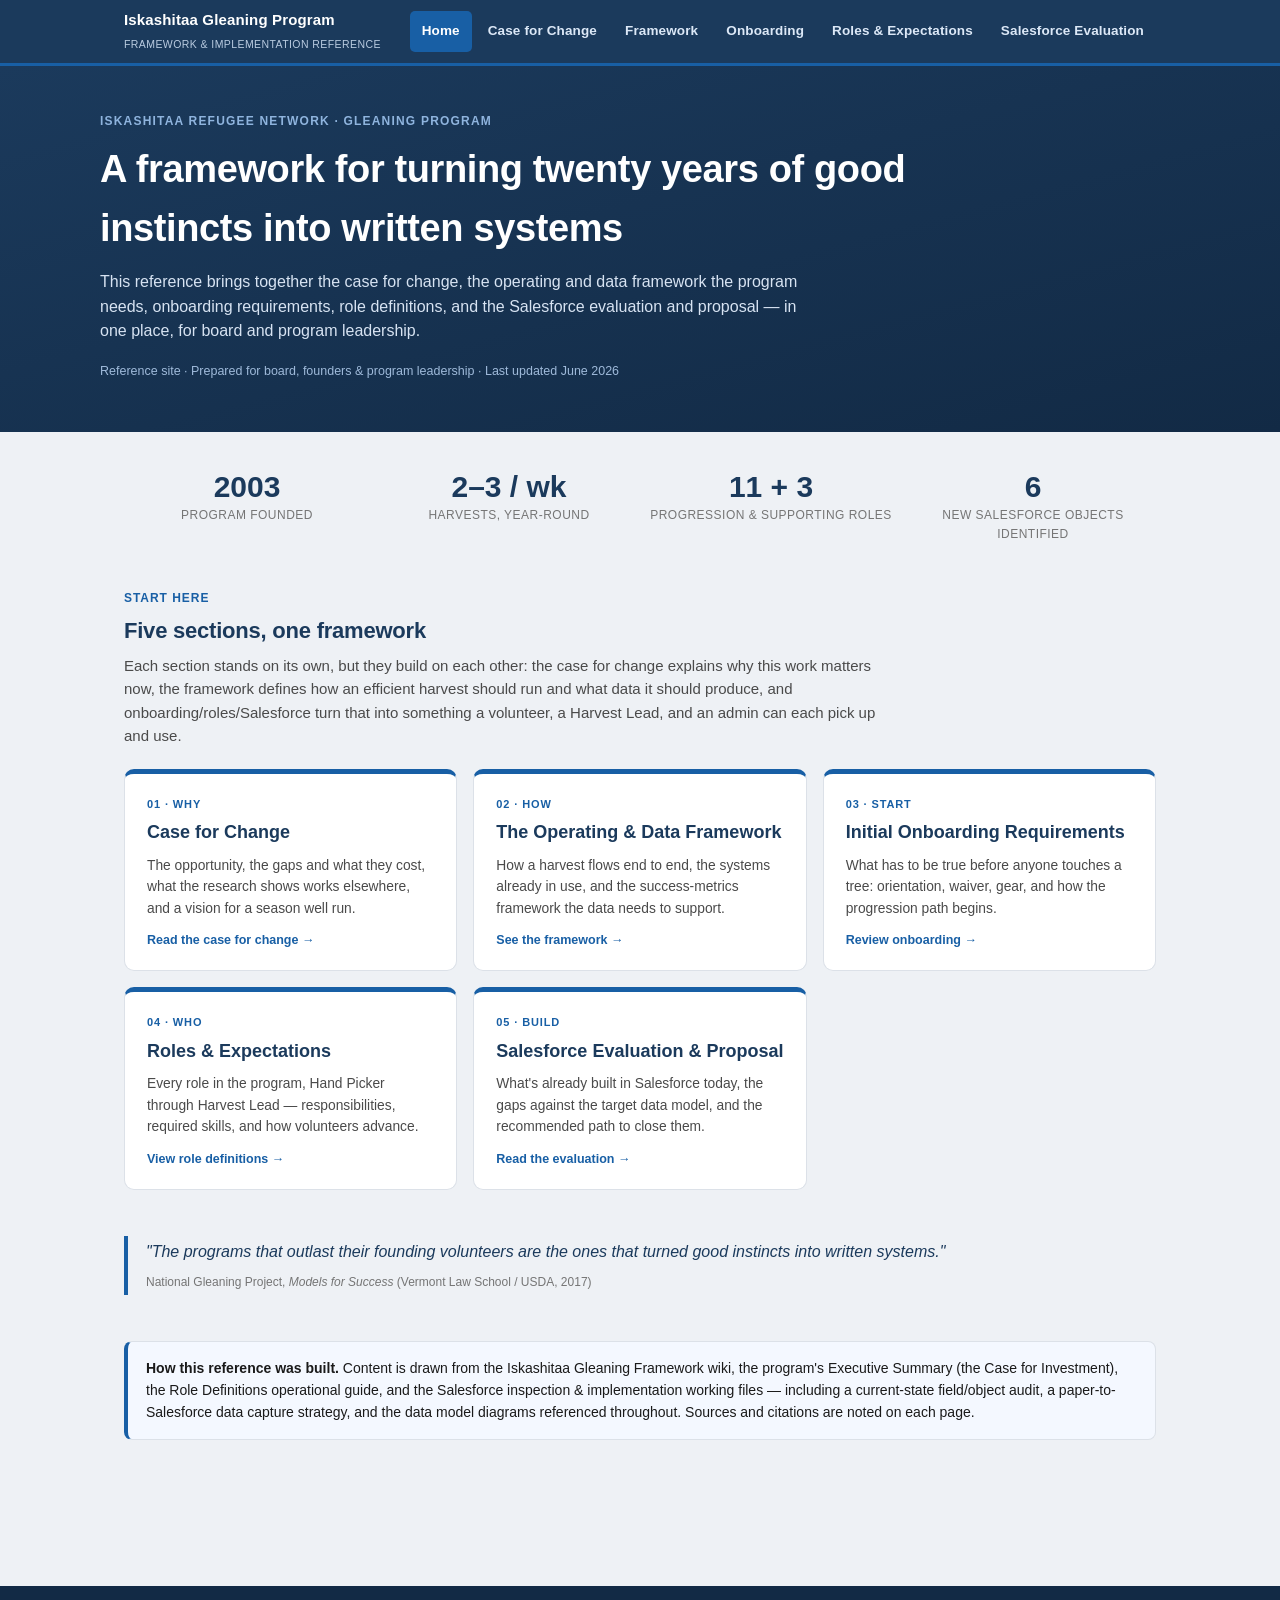
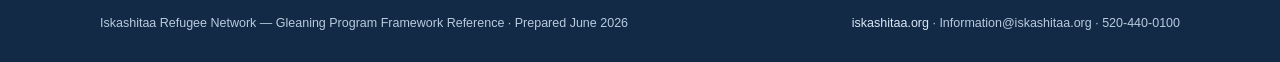
==== index.html @ 325ff80a "creating recommendation wiki" ====
<!DOCTYPE html>
<html lang="en">
<head>
<meta charset="UTF-8">
<meta name="viewport" content="width=device-width, initial-scale=1">
<title>Iskashitaa Gleaning Program — Framework &amp; Implementation Reference</title>
<meta name="description" content="The case for change, operating framework, onboarding requirements, role definitions, and Salesforce implementation plan for Iskashitaa's gleaning program.">
<link rel="stylesheet" href="assets/style.css">
</head>
<body>
<a href="#main" class="skip-link">Skip to content</a>

<nav class="site-nav">
  <div class="site-nav-inner">
    <div class="brand"><a href="index.html">Iskashitaa Gleaning Program<br><small>Framework &amp; Implementation Reference</small></a></div>
    <input type="checkbox" id="nav-toggle" class="nav-toggle">
    <label for="nav-toggle" class="nav-toggle-label">&#9776;</label>
    <div class="nav-links">
      <a href="index.html" class="active">Home</a>
      <a href="case-for-change.html">Case for Change</a>
      <a href="framework.html">Framework</a>
      <a href="onboarding.html">Onboarding</a>
      <a href="roles.html">Roles &amp; Expectations</a>
      <a href="salesforce.html">Salesforce Evaluation</a>
    </div>
  </div>
</nav>

<header class="hero">
  <div class="hero-inner">
    <p class="hero-eyebrow">Iskashitaa Refugee Network · Gleaning Program</p>
    <h1>A framework for turning twenty years of good instincts into written systems</h1>
    <p class="lede">This reference brings together the case for change, the operating and data framework the program needs, onboarding requirements, role definitions, and the Salesforce evaluation and proposal — in one place, for board and program leadership.</p>
    <p class="hero-meta">Reference site · Prepared for board, founders &amp; program leadership · Last updated June 2026</p>
  </div>
</header>

<main id="main" class="container">

  <section>
    <div class="grid grid-4">
      <div class="stat"><div class="num">2003</div><div class="label">Program founded</div></div>
      <div class="stat"><div class="num">2–3 / wk</div><div class="label">Harvests, year-round</div></div>
      <div class="stat"><div class="num">11 + 3</div><div class="label">Progression &amp; supporting roles</div></div>
      <div class="stat"><div class="num">6</div><div class="label">New Salesforce objects identified</div></div>
    </div>
  </section>

  <section>
    <p class="section-kicker">Start here</p>
    <h2 class="section-title">Five sections, one framework</h2>
    <p class="section-intro">Each section stands on its own, but they build on each other: the case for change explains why this work matters now, the framework defines how an efficient harvest should run and what data it should produce, and onboarding/roles/Salesforce turn that into something a volunteer, a Harvest Lead, and an admin can each pick up and use.</p>

    <div class="grid grid-3">
      <a class="nav-card c-red" href="case-for-change.html">
        <div class="num">01 · Why</div>
        <h3>Case for Change</h3>
        <p>The opportunity, the gaps and what they cost, what the research shows works elsewhere, and a vision for a season well run.</p>
        <div class="go">Read the case for change &rarr;</div>
      </a>
      <a class="nav-card" href="framework.html">
        <div class="num">02 · How</div>
        <h3>The Operating &amp; Data Framework</h3>
        <p>How a harvest flows end to end, the systems already in use, and the success-metrics framework the data needs to support.</p>
        <div class="go">See the framework &rarr;</div>
      </a>
      <a class="nav-card c-green" href="onboarding.html">
        <div class="num">03 · Start</div>
        <h3>Initial Onboarding Requirements</h3>
        <p>What has to be true before anyone touches a tree: orientation, waiver, gear, and how the progression path begins.</p>
        <div class="go">Review onboarding &rarr;</div>
      </a>
      <a class="nav-card" href="roles.html">
        <div class="num">04 · Who</div>
        <h3>Roles &amp; Expectations</h3>
        <p>Every role in the program, Hand Picker through Harvest Lead — responsibilities, required skills, and how volunteers advance.</p>
        <div class="go">View role definitions &rarr;</div>
      </a>
      <a class="nav-card c-amber" href="salesforce.html">
        <div class="num">05 · Build</div>
        <h3>Salesforce Evaluation &amp; Proposal</h3>
        <p>What's already built in Salesforce today, the gaps against the target data model, and the recommended path to close them.</p>
        <div class="go">Read the evaluation &rarr;</div>
      </a>
    </div>
  </section>

  <section>
    <blockquote class="pull">
      "The programs that outlast their founding volunteers are the ones that turned good instincts into written systems."
      <cite>National Gleaning Project, <em>Models for Success</em> (Vermont Law School / USDA, 2017)</cite>
    </blockquote>
  </section>

  <section>
    <div class="callout">
      <p><strong>How this reference was built.</strong> Content is drawn from the Iskashitaa Gleaning Framework wiki, the program's Executive Summary (the Case for Investment), the Role Definitions operational guide, and the Salesforce inspection &amp; implementation working files — including a current-state field/object audit, a paper-to-Salesforce data capture strategy, and the data model diagrams referenced throughout. Sources and citations are noted on each page.</p>
    </div>
  </section>

</main>

<footer class="site-footer">
  <div class="site-footer-inner">
    <div>Iskashitaa Refugee Network — Gleaning Program Framework Reference · Prepared June 2026</div>
    <div><a href="https://iskashitaa.org">iskashitaa.org</a> · Information@iskashitaa.org · 520-440-0100</div>
  </div>
</footer>

</body>
</html>
---- assets/style.css ----
/* ===========================================================
   Iskashitaa Gleaning Program — Framework Reference Site
   Shared stylesheet. Palette matches the existing
   Iskashitaa_Gleaning_Role_Reference.html quick-reference card.
   =========================================================== */

:root {
  --navy:      #1B3A5C;
  --navy-deep: #122A45;
  --blue:      #185FA5;
  --red:       #A32D2D;
  --amber:     #854F0B;
  --green:     #2E6B14;

  --bg-blue:   #F4F8FF;
  --bg-red:    #FFF5F5;
  --bg-amber:  #FFFBF4;
  --bg-green:  #F4FBF0;
  --bg-navy:   #F2F5FA;

  --badge-blue:  #E0EDFF;
  --badge-red:   #FDEDED;
  --badge-amber: #FEF3E2;
  --badge-green: #E5F5DC;

  --ink:    #1A1A1A;
  --ink-60: #4A4A4A;
  --ink-40: #757575;
  --line:   #DCE1E8;
  --paper:  #FFFFFF;
  --page-bg:#EEF1F5;

  --max: 1080px;
}

* { box-sizing: border-box; }

html { scroll-behavior: smooth; }

body {
  margin: 0;
  font-family: 'Helvetica Neue', Helvetica, Arial, sans-serif;
  color: var(--ink);
  background: var(--page-bg);
  line-height: 1.55;
  -webkit-font-smoothing: antialiased;
}

a { color: var(--blue); text-decoration: none; }
a:hover { text-decoration: underline; }

img { max-width: 100%; display: block; }

/* ——— SKIP LINK ——— */
.skip-link {
  position: absolute; left: -999px; top: auto;
}
.skip-link:focus {
  left: 8px; top: 8px; background: white; padding: 8px 12px;
  border-radius: 4px; z-index: 999;
}

/* ——— TOP NAV ——— */
.site-nav {
  background: var(--navy);
  border-bottom: 3px solid var(--blue);
  position: sticky;
  top: 0;
  z-index: 50;
}
.site-nav-inner {
  max-width: var(--max);
  margin: 0 auto;
  padding: 0 24px;
  display: flex;
  align-items: center;
  justify-content: space-between;
  min-height: 62px;
}
.brand {
  color: #fff;
  font-weight: 800;
  font-size: 15px;
  letter-spacing: 0.01em;
  display: flex;
  flex-direction: column;
  gap: 1px;
  padding: 8px 0;
}
.brand small {
  font-weight: 500;
  font-size: 10.5px;
  color: #B9CBE0;
  letter-spacing: 0.04em;
  text-transform: uppercase;
}
.brand a { color: #fff; text-decoration: none; }

.nav-toggle {
  display: none;
}
.nav-toggle-label {
  display: none;
  color: #fff;
  font-size: 22px;
  cursor: pointer;
  line-height: 1;
  padding: 6px 4px;
}

.nav-links {
  display: flex;
  gap: 4px;
  flex-wrap: wrap;
}
.nav-links a {
  color: #DCE8F7;
  text-decoration: none;
  font-size: 13.5px;
  font-weight: 600;
  padding: 10px 12px;
  border-radius: 5px;
  letter-spacing: 0.01em;
  white-space: nowrap;
}
.nav-links a:hover {
  background: rgba(255,255,255,0.08);
  color: #fff;
}
.nav-links a.active {
  background: var(--blue);
  color: #fff;
}

@media (max-width: 880px) {
  .nav-toggle-label { display: block; }
  .nav-links {
    display: none;
    width: 100%;
    flex-direction: column;
    gap: 0;
    padding-bottom: 10px;
  }
  .nav-toggle:checked ~ .nav-links { display: flex; }
  .site-nav-inner { flex-wrap: wrap; }
  .nav-links a { padding: 12px 6px; border-bottom: 1px solid rgba(255,255,255,0.08); border-radius: 0; }
}

/* ——— HERO ——— */
.hero {
  background: linear-gradient(165deg, var(--navy) 0%, var(--navy-deep) 100%);
  color: #fff;
  padding: 46px 24px 38px;
}
.hero-inner { max-width: var(--max); margin: 0 auto; }
.hero-eyebrow {
  font-size: 12px;
  font-weight: 700;
  letter-spacing: 0.1em;
  text-transform: uppercase;
  color: #8FB4DE;
  margin: 0 0 10px;
}
.hero h1 {
  font-size: clamp(26px, 4vw, 38px);
  margin: 0 0 12px;
  font-weight: 800;
  letter-spacing: -0.01em;
  max-width: 820px;
}
.hero p.lede {
  font-size: 16px;
  color: #D7E3F2;
  max-width: 700px;
  margin: 0;
}
.hero-meta {
  margin-top: 18px;
  font-size: 12.5px;
  color: #9FBADA;
}

/* ——— LAYOUT ——— */
.container {
  max-width: var(--max);
  margin: 0 auto;
  padding: 40px 24px 70px;
}
.container.narrow { max-width: 820px; }

section + section { margin-top: 46px; }

h2.section-title {
  font-size: 22px;
  font-weight: 800;
  color: var(--navy);
  margin: 0 0 6px;
  letter-spacing: -0.01em;
}
.section-kicker {
  font-size: 12px;
  font-weight: 700;
  letter-spacing: 0.08em;
  text-transform: uppercase;
  color: var(--blue);
  margin: 0 0 6px;
}
p.section-intro {
  color: var(--ink-60);
  max-width: 760px;
  margin: 0 0 22px;
  font-size: 15px;
}
h3.sub-title {
  font-size: 16.5px;
  font-weight: 700;
  color: var(--navy);
  margin: 26px 0 8px;
}

hr.div {
  border: none;
  border-top: 1px solid var(--line);
  margin: 40px 0;
}

/* ——— CARDS / GRID ——— */
.grid {
  display: grid;
  gap: 16px;
}
.grid-2 { grid-template-columns: repeat(2, 1fr); }
.grid-3 { grid-template-columns: repeat(3, 1fr); }
.grid-4 { grid-template-columns: repeat(4, 1fr); }
@media (max-width: 880px) {
  .grid-2, .grid-3, .grid-4 { grid-template-columns: 1fr; }
}
@media (min-width: 881px) and (max-width: 1040px) {
  .grid-4 { grid-template-columns: repeat(2, 1fr); }
}

.card {
  background: var(--paper);
  border: 1px solid var(--line);
  border-top: 4px solid var(--blue);
  border-radius: 8px;
  padding: 18px 20px;
}
.card.c-navy  { border-top-color: var(--navy); }
.card.c-red   { border-top-color: var(--red); }
.card.c-amber { border-top-color: var(--amber); }
.card.c-green { border-top-color: var(--green); }

.card h4 {
  margin: 0 0 6px;
  font-size: 15px;
  font-weight: 700;
  color: var(--ink);
}
.card p { margin: 0; font-size: 13.8px; color: var(--ink-60); }

/* Nav cards on the homepage */
.nav-card {
  display: block;
  background: var(--paper);
  border: 1px solid var(--line);
  border-radius: 10px;
  padding: 22px 22px 20px;
  text-decoration: none;
  color: var(--ink);
  transition: box-shadow 0.15s ease, transform 0.15s ease;
  position: relative;
  border-top: 5px solid var(--blue);
}
.nav-card:hover {
  box-shadow: 0 6px 20px rgba(27,58,92,0.12);
  transform: translateY(-2px);
}
.nav-card .num {
  font-size: 11px;
  font-weight: 800;
  color: var(--blue);
  letter-spacing: 0.08em;
  text-transform: uppercase;
}
.nav-card h3 {
  margin: 6px 0 8px;
  font-size: 18px;
  color: var(--navy);
  font-weight: 800;
}
.nav-card p {
  font-size: 13.8px;
  color: var(--ink-60);
  margin: 0;
}
.nav-card .go {
  margin-top: 12px;
  font-size: 12.5px;
  font-weight: 700;
  color: var(--blue);
}

/* ——— BADGES / PILLS ——— */
.badge {
  display: inline-block;
  font-size: 10.5px;
  font-weight: 700;
  letter-spacing: 0.04em;
  text-transform: uppercase;
  padding: 3px 9px;
  border-radius: 99px;
}
.badge-blue  { background: var(--badge-blue);  color: var(--blue); }
.badge-red   { background: var(--badge-red);   color: var(--red); }
.badge-amber { background: var(--badge-amber); color: var(--amber); }
.badge-green { background: var(--badge-green); color: var(--green); }
.badge-gray  { background: #EDEEF0; color: #555; }

/* ——— CALLOUT BOXES ——— */
.callout {
  border-radius: 8px;
  padding: 16px 18px;
  font-size: 14px;
  border: 1px solid var(--line);
  border-left: 4px solid var(--blue);
  background: var(--bg-blue);
  margin: 16px 0;
}
.callout.c-red   { border-left-color: var(--red);   background: var(--bg-red); }
.callout.c-amber { border-left-color: var(--amber); background: var(--bg-amber); }
.callout.c-green { border-left-color: var(--green); background: var(--bg-green); }
.callout strong { color: var(--ink); }
.callout p:first-child { margin-top: 0; }
.callout p:last-child { margin-bottom: 0; }

/* ——— TABLES ——— */
.table-wrap { overflow-x: auto; border: 1px solid var(--line); border-radius: 8px; }
table.data {
  width: 100%;
  border-collapse: collapse;
  font-size: 13.5px;
  background: var(--paper);
}
table.data th {
  background: var(--navy);
  color: #fff;
  text-align: left;
  padding: 10px 12px;
  font-weight: 700;
  font-size: 12.5px;
  letter-spacing: 0.02em;
}
table.data td {
  padding: 10px 12px;
  border-bottom: 1px solid var(--line);
  vertical-align: top;
  color: var(--ink-60);
}
table.data tr:last-child td { border-bottom: none; }
table.data tr:nth-child(even) td { background: #FAFBFC; }
table.data td strong, table.data td.strong { color: var(--ink); font-weight: 600; }

/* ——— ROLE CARD (roles.html) ——— */
.role-card {
  background: var(--paper);
  border: 1px solid var(--line);
  border-radius: 10px;
  overflow: hidden;
  margin-bottom: 18px;
}
.role-head {
  display: flex;
  align-items: center;
  gap: 14px;
  padding: 16px 20px;
  background: var(--bg-navy);
  border-bottom: 1px solid var(--line);
}
.role-step {
  flex-shrink: 0;
  width: 38px; height: 38px;
  border-radius: 50%;
  background: var(--navy);
  color: #fff;
  display: flex; align-items: center; justify-content: center;
  font-weight: 800; font-size: 15px;
}
.role-step.supporting { background: var(--amber); }
.role-head h3 { margin: 0; font-size: 17px; color: var(--navy); font-weight: 800; }
.role-head .role-type { font-size: 12px; color: var(--ink-40); font-weight: 600; margin-top: 2px; }
.role-body { padding: 18px 20px 20px; }
.role-tagline { font-style: italic; color: var(--ink-60); margin: 0 0 14px; font-size: 14px; }
.role-cols { display: grid; grid-template-columns: 1fr 1fr; gap: 22px; }
@media (max-width: 720px) { .role-cols { grid-template-columns: 1fr; } }
.role-cols h5 {
  font-size: 11.5px; font-weight: 800; letter-spacing: 0.06em; text-transform: uppercase;
  color: var(--blue); margin: 0 0 8px;
}
.role-cols ul { margin: 0; padding-left: 18px; }
.role-cols li { margin-bottom: 5px; font-size: 13.6px; color: var(--ink-60); }
.role-advance {
  margin-top: 14px;
  padding: 10px 14px;
  background: var(--bg-green);
  border-radius: 6px;
  font-size: 13.4px;
  border-left: 3px solid var(--green);
}
.role-advance strong { color: var(--green); }
.role-prereq {
  font-size: 12.8px;
  color: var(--ink-40);
  margin: 0 0 14px;
}

/* progression rail (small visual on roles + onboarding pages) */
.rail {
  display: flex;
  gap: 4px;
  flex-wrap: wrap;
  margin: 18px 0 26px;
}
.rail a {
  flex: 1 1 70px;
  text-align: center;
  background: var(--bg-navy);
  border: 1px solid var(--line);
  border-radius: 6px;
  padding: 8px 4px 7px;
  font-size: 11px;
  font-weight: 700;
  color: var(--navy);
  text-decoration: none;
}
.rail a:hover { background: var(--badge-blue); }
.rail a .n { display: block; font-size: 14px; font-weight: 800; color: var(--blue); }

/* ——— STEPS LIST (onboarding) ——— */
.steps {
  list-style: none;
  margin: 0;
  padding: 0;
  counter-reset: step;
}
.steps li {
  counter-increment: step;
  position: relative;
  padding: 4px 0 18px 42px;
  border-left: 2px solid var(--line);
  margin-left: 17px;
}
.steps li:last-child { border-left: 2px solid transparent; padding-bottom: 0; }
.steps li::before {
  content: counter(step);
  position: absolute;
  left: -17px; top: 0;
  width: 32px; height: 32px;
  border-radius: 50%;
  background: var(--blue);
  color: #fff;
  font-weight: 800;
  font-size: 13.5px;
  display: flex; align-items: center; justify-content: center;
}
.steps li h4 { margin: 0 0 4px; font-size: 15px; color: var(--navy); }
.steps li p { margin: 0; font-size: 13.8px; color: var(--ink-60); }

/* ——— LINK LIST ——— */
.link-list { list-style: none; margin: 0; padding: 0; }
.link-list li {
  border-bottom: 1px solid var(--line);
  padding: 11px 0;
  display: flex;
  justify-content: space-between;
  gap: 12px;
  font-size: 13.8px;
  flex-wrap: wrap;
}
.link-list li:last-child { border-bottom: none; }
.link-list .label { color: var(--ink-60); }
.link-list a { font-weight: 700; }

/* ——— FIGURE ——— */
figure.diagram {
  margin: 0;
  background: var(--paper);
  border: 1px solid var(--line);
  border-radius: 10px;
  padding: 18px;
  text-align: center;
}
figure.diagram img { margin: 0 auto; }
figure.diagram figcaption {
  margin-top: 10px;
  font-size: 12.5px;
  color: var(--ink-40);
  font-style: italic;
}

/* ——— QUOTE ——— */
blockquote.pull {
  border-left: 4px solid var(--blue);
  margin: 22px 0;
  padding: 4px 0 4px 18px;
  font-size: 16px;
  font-style: italic;
  color: var(--navy);
}
blockquote.pull cite {
  display: block;
  font-style: normal;
  font-size: 12px;
  color: var(--ink-40);
  margin-top: 8px;
}

/* ——— FOOTNOTES ——— */
.footnotes {
  font-size: 12px;
  color: var(--ink-40);
  border-top: 1px solid var(--line);
  padding-top: 14px;
  margin-top: 30px;
}
.footnotes li { margin-bottom: 6px; }

/* ——— FOOTER ——— */
.site-footer {
  background: var(--navy-deep);
  color: #B9CBE0;
  padding: 28px 24px;
  margin-top: 60px;
}
.site-footer-inner {
  max-width: var(--max);
  margin: 0 auto;
  display: flex;
  justify-content: space-between;
  flex-wrap: wrap;
  gap: 10px;
  font-size: 12.5px;
}
.site-footer a { color: #DCE8F7; }

/* ——— UTILITIES ——— */
.mt-0 { margin-top: 0; }
.text-center { text-align: center; }
.small { font-size: 12.5px; color: var(--ink-40); }
.stat {
  text-align: center;
}
.stat .num {
  font-size: 30px;
  font-weight: 800;
  color: var(--navy);
  line-height: 1;
}
.stat .label {
  font-size: 12px;
  color: var(--ink-40);
  margin-top: 4px;
  text-transform: uppercase;
  letter-spacing: 0.04em;
}
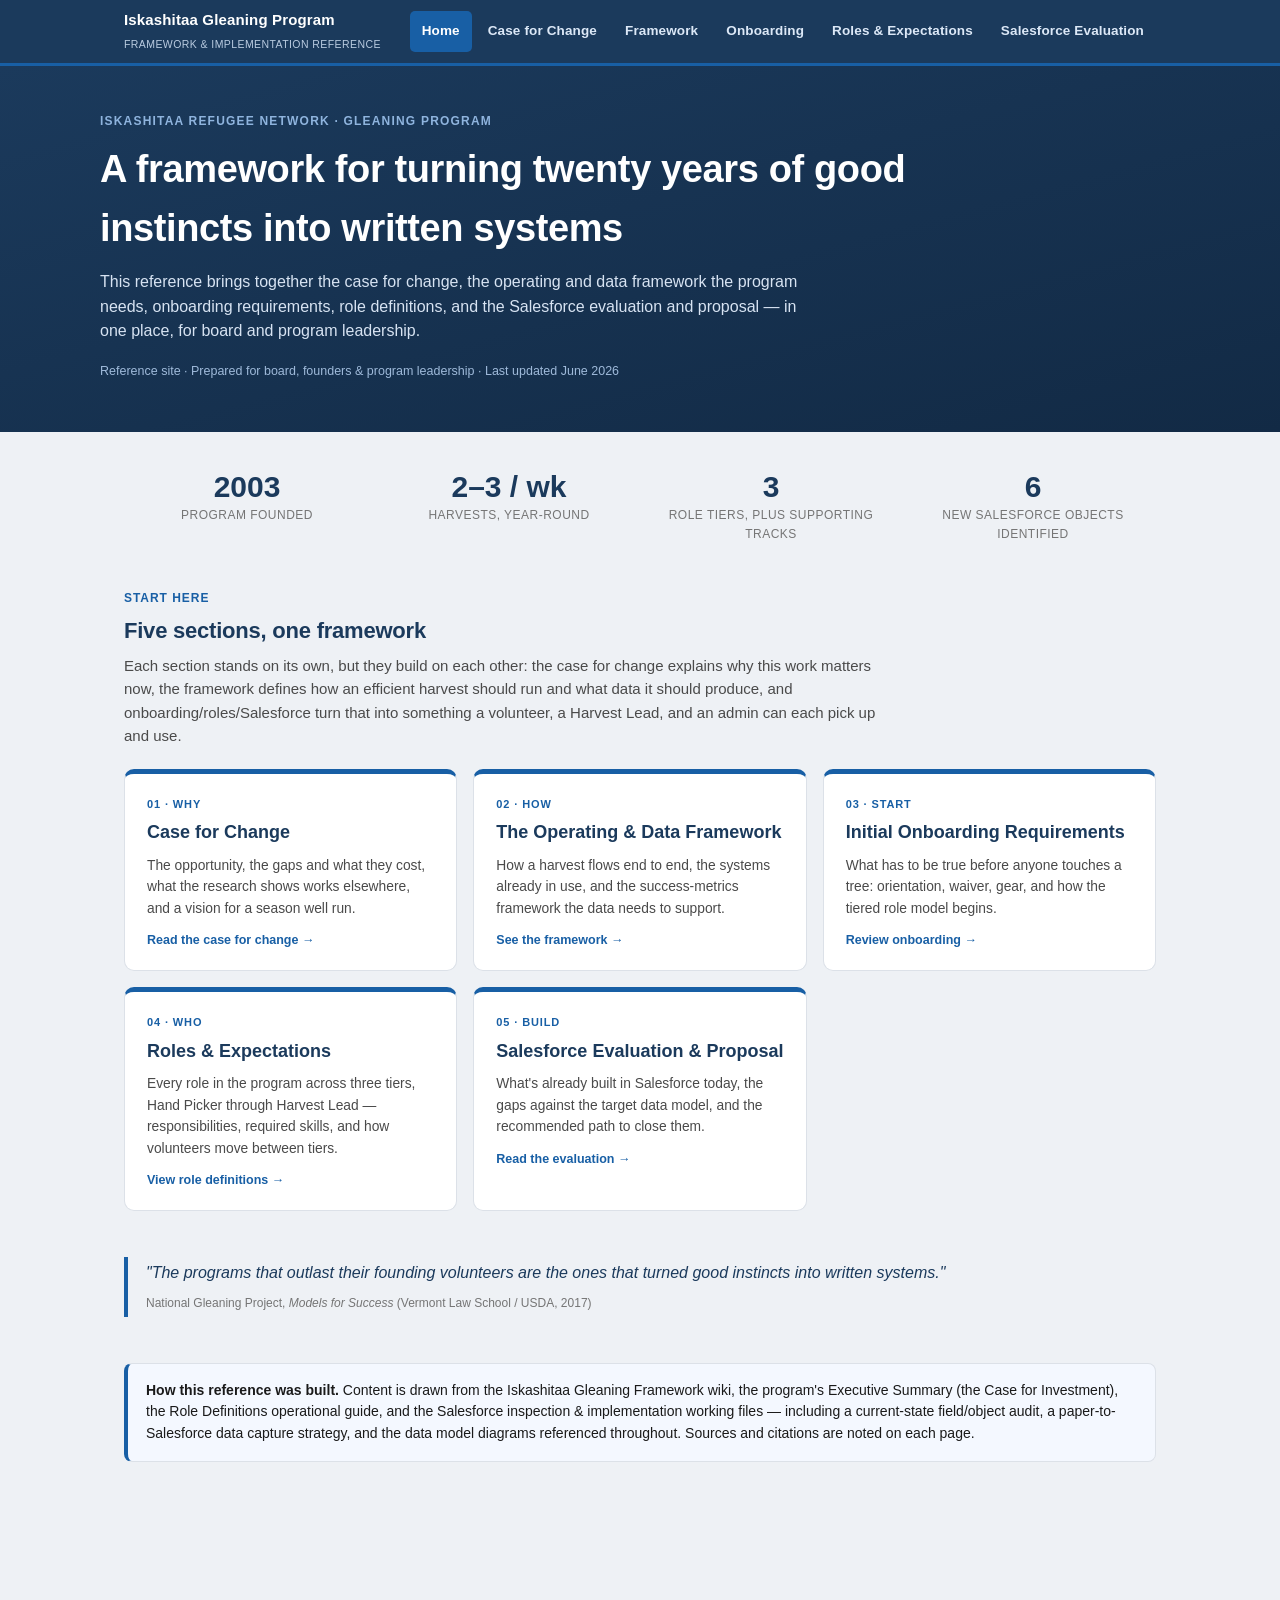
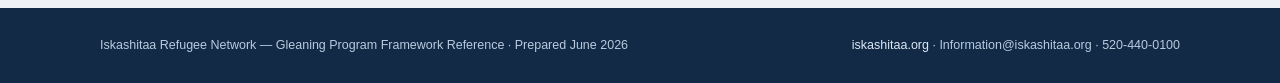
==== commit b630d7ee: "Updates to language a content" ====
--- a/index.html
+++ b/index.html
@@ -41,7 +41,7 @@
     <div class="grid grid-4">
       <div class="stat"><div class="num">2003</div><div class="label">Program founded</div></div>
       <div class="stat"><div class="num">2–3 / wk</div><div class="label">Harvests, year-round</div></div>
-      <div class="stat"><div class="num">11 + 3</div><div class="label">Progression &amp; supporting roles</div></div>
+      <div class="stat"><div class="num">3</div><div class="label">Role tiers, plus supporting tracks</div></div>
       <div class="stat"><div class="num">6</div><div class="label">New Salesforce objects identified</div></div>
     </div>
   </section>
@@ -67,13 +67,13 @@
       <a class="nav-card c-green" href="onboarding.html">
         <div class="num">03 · Start</div>
         <h3>Initial Onboarding Requirements</h3>
-        <p>What has to be true before anyone touches a tree: orientation, waiver, gear, and how the progression path begins.</p>
+        <p>What has to be true before anyone touches a tree: orientation, waiver, gear, and how the tiered role model begins.</p>
         <div class="go">Review onboarding &rarr;</div>
       </a>
       <a class="nav-card" href="roles.html">
         <div class="num">04 · Who</div>
         <h3>Roles &amp; Expectations</h3>
-        <p>Every role in the program, Hand Picker through Harvest Lead — responsibilities, required skills, and how volunteers advance.</p>
+        <p>Every role in the program across three tiers, Hand Picker through Harvest Lead — responsibilities, required skills, and how volunteers move between tiers.</p>
         <div class="go">View role definitions &rarr;</div>
       </a>
       <a class="nav-card c-amber" href="salesforce.html">
--- a/assets/style.css
+++ b/assets/style.css
@@ -414,6 +414,123 @@
   margin: 0 0 14px;
 }
 
+/* ——— TIERS (roles.html) ——— */
+.tier-foundational { --tier: #0F7A66; --tier-bg: #EAF6F2; }
+.tier-experienced  { --tier: #4A3F8C; --tier-bg: #EFEDF7; }
+.tier-specialist   { --tier: #7A1F4B; --tier-bg: #F8EBF1; }
+.tier-support      { --tier: var(--navy); --tier-bg: var(--bg-navy); }
+
+.tier-section { margin-bottom: 30px; }
+
+.tier-header {
+  display: flex;
+  align-items: center;
+  justify-content: space-between;
+  flex-wrap: wrap;
+  gap: 10px 16px;
+  padding: 14px 20px;
+  border-radius: 10px;
+  background: var(--tier, var(--navy));
+  color: #fff;
+  margin-bottom: 8px;
+}
+.tier-header .tier-name {
+  font-size: 16px;
+  font-weight: 800;
+  letter-spacing: 0.04em;
+  text-transform: uppercase;
+}
+.tier-header .tier-tagline {
+  font-size: 13px;
+  opacity: 0.92;
+  font-weight: 500;
+  flex: 1 1 240px;
+}
+.tier-header .tier-stay {
+  font-size: 11.5px;
+  font-weight: 700;
+  background: rgba(255,255,255,0.20);
+  padding: 5px 12px;
+  border-radius: 20px;
+  white-space: nowrap;
+}
+
+/* tier-colored role cards */
+.role-card.in-tier .role-head { background: var(--tier-bg); }
+.role-card.in-tier .role-step { background: var(--tier); }
+.role-card.in-tier .role-head h3 { color: var(--tier); }
+
+/* advancement banner shown between tiers */
+.advance-banner {
+  display: flex;
+  align-items: flex-start;
+  gap: 12px;
+  font-size: 13.4px;
+  line-height: 1.5;
+  color: var(--ink-60);
+  padding: 12px 16px;
+  margin: 0 0 26px;
+  border-left: 3px solid var(--ink-40);
+  background: #F7F7F4;
+  border-radius: 0 8px 8px 0;
+}
+.advance-banner .arrow { font-size: 20px; color: var(--ink-40); line-height: 1; flex-shrink: 0; }
+.advance-banner strong { color: var(--navy); }
+
+/* ——— EMBEDDED VISUAL REFERENCE (role-reference.html) ——— */
+.embed-frame-wrap {
+  overflow-x: auto;
+  -webkit-overflow-scrolling: touch;
+  border-radius: 10px;
+  background: #e8e8e8;
+}
+.embed-frame {
+  display: block;
+  width: 100%;
+  min-width: 1040px;
+  height: 880px;
+  border: 1px solid var(--line);
+  border-radius: 10px;
+}
+
+/* ——— BUTTON LINK ——— */
+.btn {
+  display: inline-block;
+  background: var(--blue);
+  color: #fff;
+  font-weight: 700;
+  font-size: 14px;
+  text-decoration: none;
+  padding: 10px 18px;
+  border-radius: 8px;
+  margin-right: 10px;
+  border: 1px solid var(--blue);
+}
+.btn:hover { background: var(--navy); border-color: var(--navy); }
+.btn-ghost {
+  background: transparent;
+  color: var(--blue);
+}
+.btn-ghost:hover { background: var(--badge-blue); color: var(--navy); }
+
+/* preview card linking to the visual reference (roles.html) */
+.ref-callout {
+  display: flex;
+  align-items: center;
+  justify-content: space-between;
+  flex-wrap: wrap;
+  gap: 12px 20px;
+  padding: 18px 22px;
+  border: 1px solid var(--line);
+  border-left: 5px solid var(--blue);
+  border-radius: 10px;
+  background: var(--bg-blue);
+  margin: 4px 0 8px;
+}
+.ref-callout .ref-text { flex: 1 1 320px; }
+.ref-callout .ref-text h3 { margin: 0 0 4px; font-size: 16px; color: var(--navy); }
+.ref-callout .ref-text p { margin: 0; font-size: 13.8px; color: var(--ink-60); }
+
 /* progression rail (small visual on roles + onboarding pages) */
 .rail {
   display: flex;
